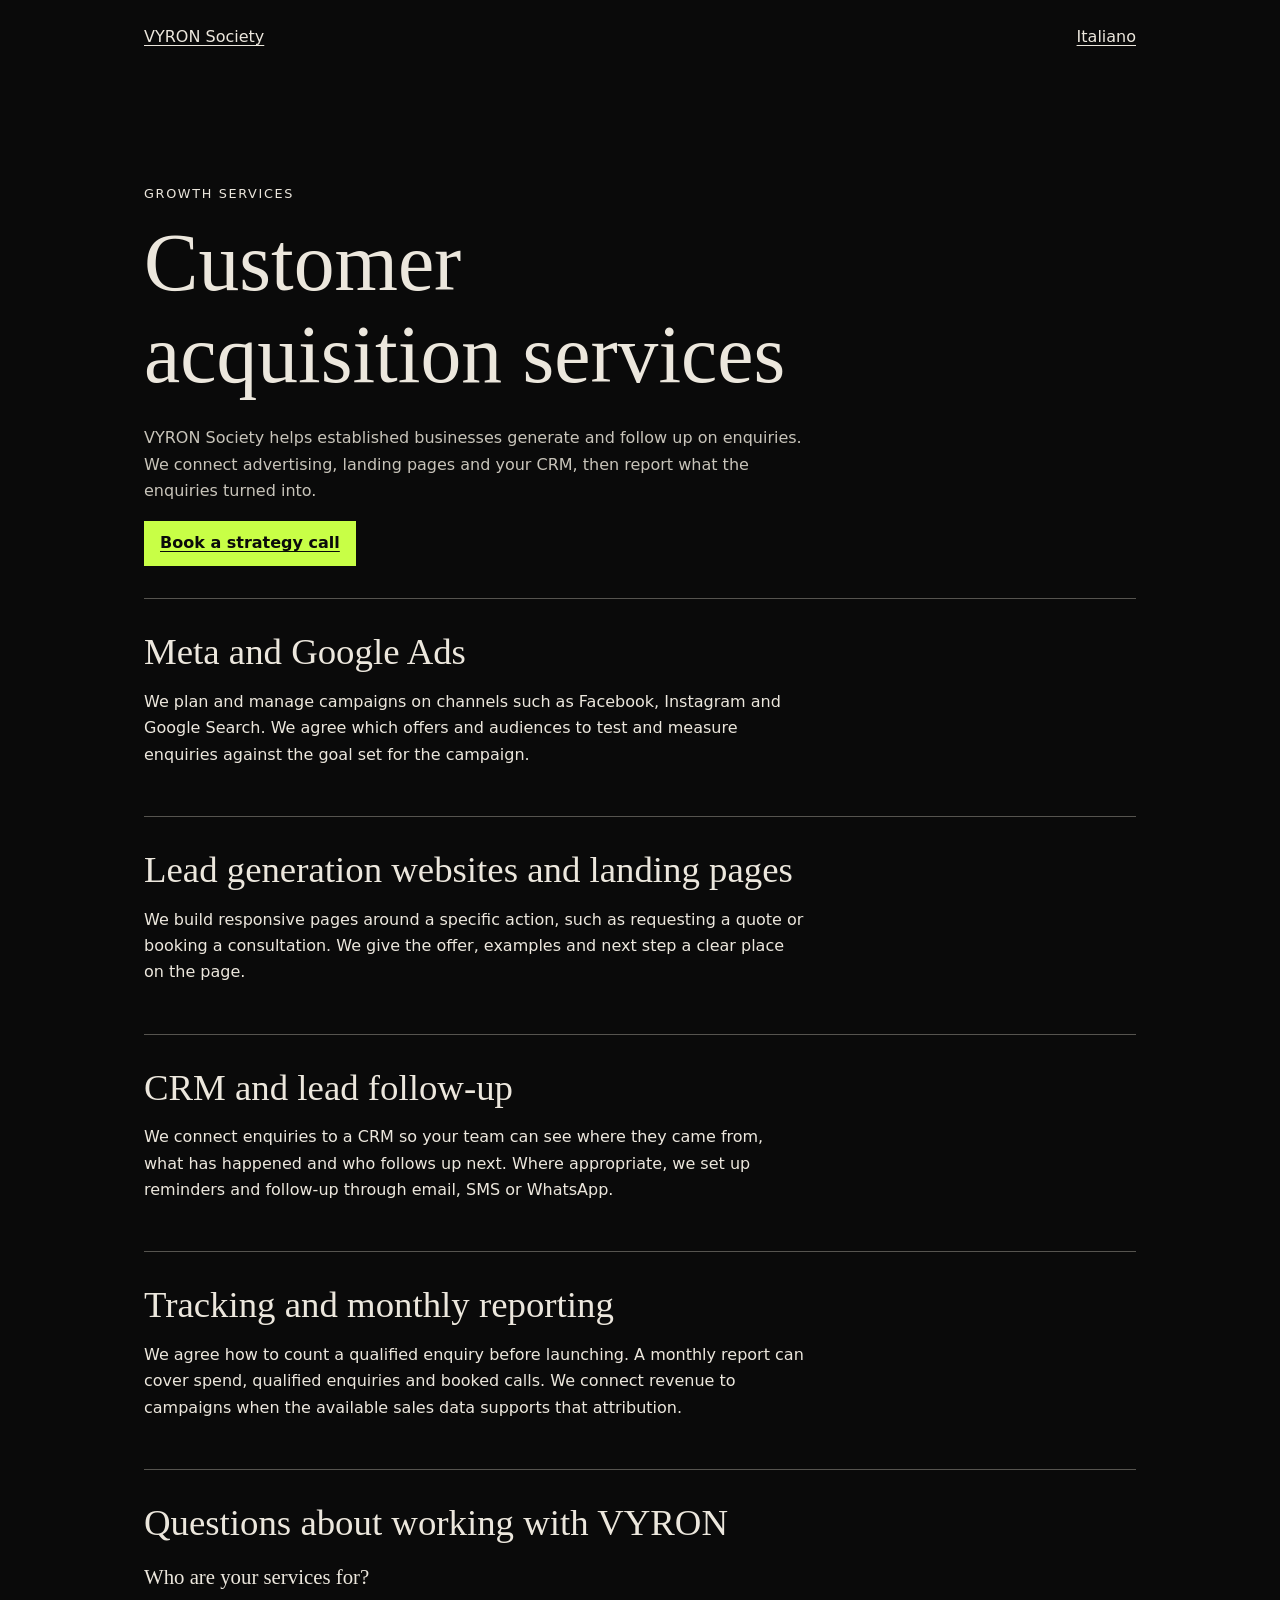
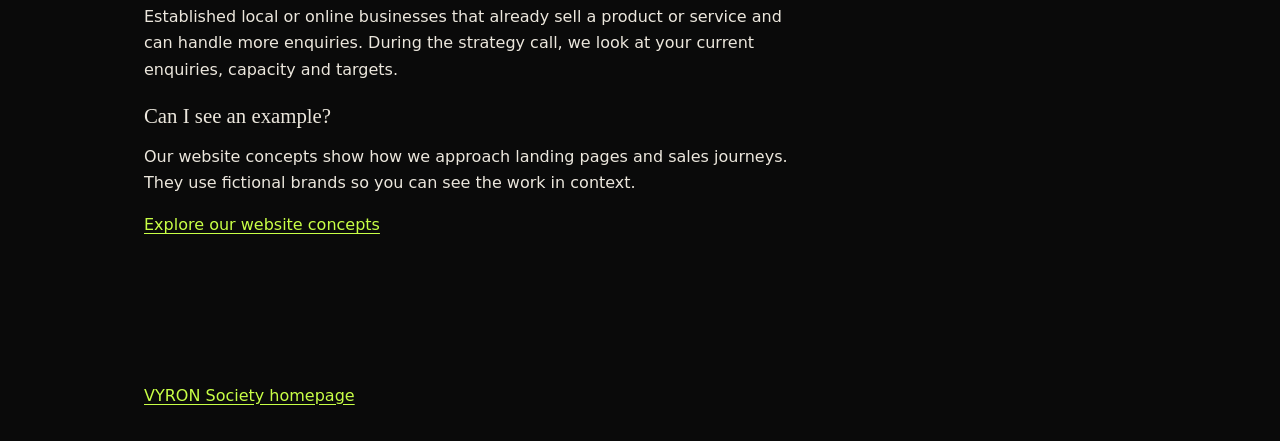
==== services/index.html @ 6f8a9621 "Publish indexable service pages in English and Italian" ====
<!doctype html>
<html lang="en">
<head>
<meta charset="utf-8">
<meta name="viewport" content="width=device-width, initial-scale=1">
<meta name="referrer" content="strict-origin-when-cross-origin">
<meta name="description" content="VYRON Society runs Meta and Google campaigns, builds lead generation pages and sets up CRM follow-up for established businesses.">
<title>Customer acquisition services for businesses | VYRON Society</title>
<link rel="canonical" href="https://vyronsociety.com/services/">
<link rel="alternate" hreflang="en" href="https://vyronsociety.com/services/">
<link rel="alternate" hreflang="it" href="https://vyronsociety.com/it/servizi/">
<link rel="alternate" hreflang="x-default" href="https://vyronsociety.com/services/">
<link rel="icon" href="/favicon.svg">
<link rel="stylesheet" href="/services/services.css">
<meta property="og:type" content="website">
<meta property="og:title" content="Customer acquisition services for businesses | VYRON Society">
<meta property="og:description" content="VYRON Society runs Meta and Google campaigns, builds lead generation pages and sets up CRM follow-up for established businesses.">
<meta property="og:url" content="https://vyronsociety.com/services/">
<meta property="og:image" content="https://vyronsociety.com/img/dental-wide.jpg">
<script type="application/ld+json">
{
  "@context": "https://schema.org",
  "@type": "Service",
  "name": "Customer acquisition services",
  "description": "VYRON Society runs Meta and Google campaigns, builds lead generation pages and sets up CRM follow-up for established businesses.",
  "url": "https://vyronsociety.com/services/",
  "provider": {
    "@type": "Organization",
    "@id": "https://vyronsociety.com/#organization",
    "name": "VYRON Society",
    "url": "https://vyronsociety.com/"
  }
}
</script>
</head>
<body>
<header>
  <a href="/?lang=en">VYRON Society</a>
  <a href="/it/servizi/" lang="it" hreflang="it">Italiano</a>
</header>
<main>
  <section class="hero">
    <p class="kicker">Growth services</p>
    <h1>Customer acquisition services</h1>
    <p class="intro">VYRON Society helps established businesses generate and follow up on enquiries. We connect advertising, landing pages and your CRM, then report what the enquiries turned into.</p>
    <a class="cta" href="/?lang=en#book">Book a strategy call</a>
  </section>
  <section><h2>Meta and Google Ads</h2><p>We plan and manage campaigns on channels such as Facebook, Instagram and Google Search. We agree which offers and audiences to test and measure enquiries against the goal set for the campaign.</p></section>
<section><h2>Lead generation websites and landing pages</h2><p>We build responsive pages around a specific action, such as requesting a quote or booking a consultation. We give the offer, examples and next step a clear place on the page.</p></section>
<section><h2>CRM and lead follow-up</h2><p>We connect enquiries to a CRM so your team can see where they came from, what has happened and who follows up next. Where appropriate, we set up reminders and follow-up through email, SMS or WhatsApp.</p></section>
<section><h2>Tracking and monthly reporting</h2><p>We agree how to count a qualified enquiry before launching. A monthly report can cover spend, qualified enquiries and booked calls. We connect revenue to campaigns when the available sales data supports that attribution.</p></section>
  <section>
    <h2>Questions about working with VYRON</h2>
    <h3>Who are your services for?</h3><p>Established local or online businesses that already sell a product or service and can handle more enquiries. During the strategy call, we look at your current enquiries, capacity and targets.</p>
<h3>Can I see an example?</h3><p>Our website concepts show how we approach landing pages and sales journeys. They use fictional brands so you can see the work in context.</p>
    <p><a href="/?lang=en#concepts">Explore our website concepts</a></p>
  </section>
</main>
<footer><a href="/?lang=en">VYRON Society homepage</a></footer>
</body>
</html>
---- services/services.css ----
:root {
  color-scheme: dark;
  background: #0a0a0a;
  color: #ece7dd;
  font: 1rem/1.65 system-ui, sans-serif;
}
body { margin: 0; }
header, main, footer { max-width: 62rem; margin: auto; padding: 0 1.5rem; }
header { display: flex; flex-wrap: wrap; justify-content: space-between; gap: 1rem; padding-block: 1.5rem; }
header a { color: inherit; }
main { padding-block: clamp(2rem, 8vw, 6rem); }
h1, h2, h3 { font-family: Georgia, serif; font-weight: 400; line-height: 1.13; }
h1 { font-size: clamp(2.35rem, 6.5vw, 5.1rem); max-width: 17ch; margin: .5rem 0 1.5rem; }
h2 { font-size: clamp(1.5rem, 3vw, 2.3rem); margin: 0 0 .7rem; }
h3 { font-size: 1.3rem; margin-bottom: .3rem; }
p { max-width: 65ch; }
a { color: #c8ff46; text-underline-offset: .2em; }
a:focus-visible { outline: 2px solid currentColor; outline-offset: .2rem; }
section { border-top: 1px solid #56544f; padding: 2rem 0; }
.hero { border: 0; padding-top: 0; }
.kicker { font-size: .8rem; letter-spacing: .13em; text-transform: uppercase; }
.intro, footer { color: #c8c4ba; }
.cta { display: inline-block; padding: .6rem 1rem; background: #c8ff46; color: #0a0a0a; font-weight: 650; }
.cta:focus-visible { outline-color: #c8ff46; }
footer { padding-bottom: 2rem; }
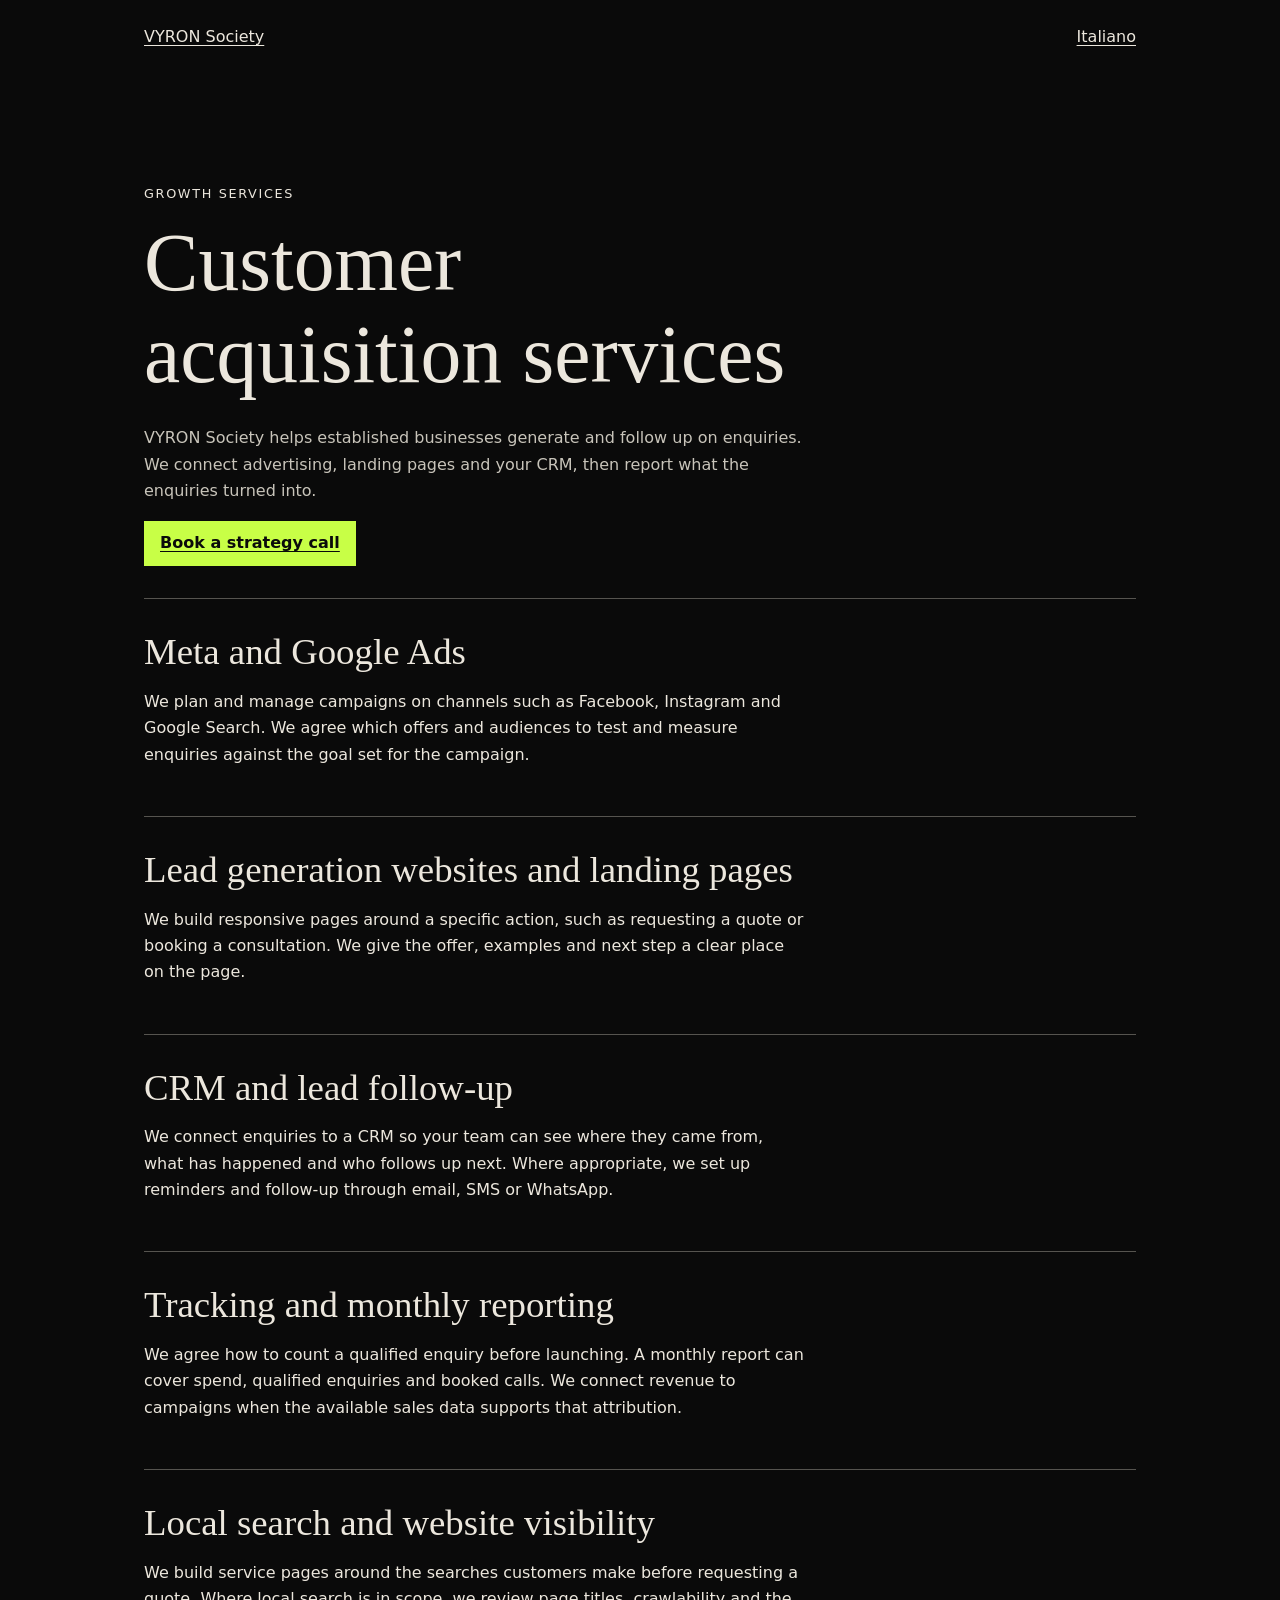
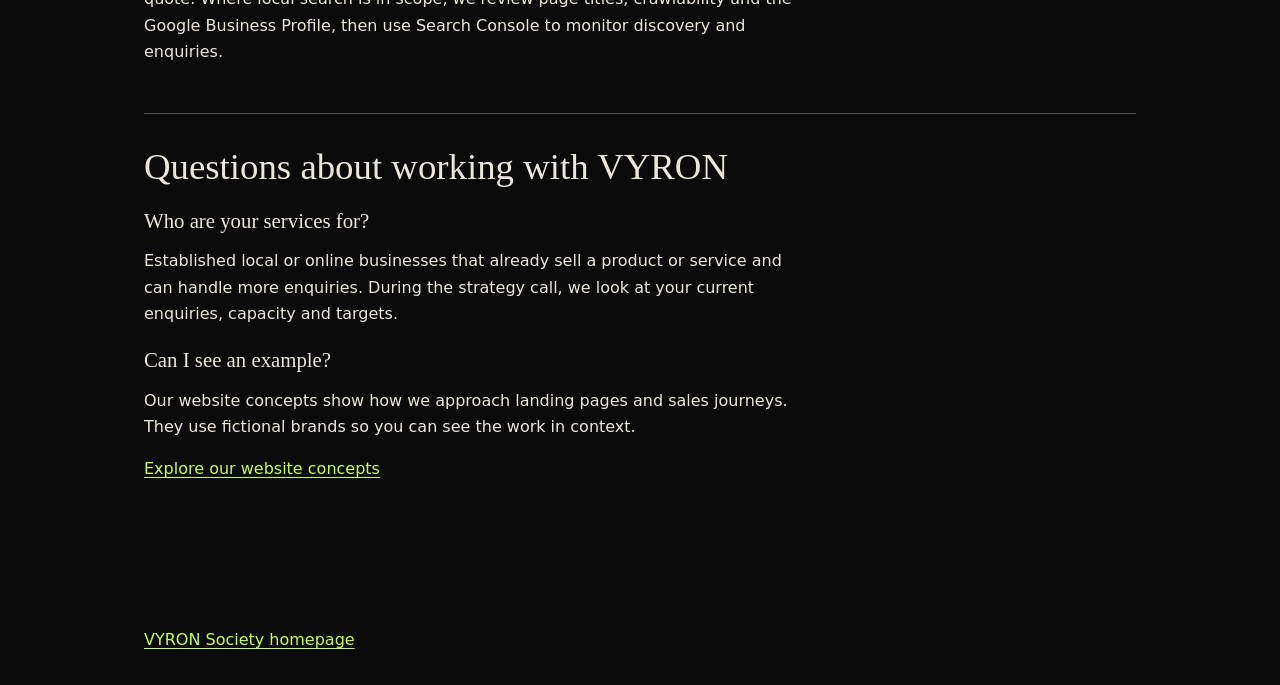
==== commit 48c545ff: "Improve search discovery and publish the VYRON favicon" ====
--- a/services/index.html
+++ b/services/index.html
@@ -10,7 +10,7 @@
 <link rel="alternate" hreflang="en" href="https://vyronsociety.com/services/">
 <link rel="alternate" hreflang="it" href="https://vyronsociety.com/it/servizi/">
 <link rel="alternate" hreflang="x-default" href="https://vyronsociety.com/services/">
-<link rel="icon" href="/favicon.svg">
+<link rel="icon" href="/favicon-96.png" type="image/png" sizes="96x96">
 <link rel="stylesheet" href="/services/services.css">
 <meta property="og:type" content="website">
 <meta property="og:title" content="Customer acquisition services for businesses | VYRON Society">
@@ -49,6 +49,7 @@
 <section><h2>Lead generation websites and landing pages</h2><p>We build responsive pages around a specific action, such as requesting a quote or booking a consultation. We give the offer, examples and next step a clear place on the page.</p></section>
 <section><h2>CRM and lead follow-up</h2><p>We connect enquiries to a CRM so your team can see where they came from, what has happened and who follows up next. Where appropriate, we set up reminders and follow-up through email, SMS or WhatsApp.</p></section>
 <section><h2>Tracking and monthly reporting</h2><p>We agree how to count a qualified enquiry before launching. A monthly report can cover spend, qualified enquiries and booked calls. We connect revenue to campaigns when the available sales data supports that attribution.</p></section>
+  <section><h2>Local search and website visibility</h2><p>We build service pages around the searches customers make before requesting a quote. Where local search is in scope, we review page titles, crawlability and the Google Business Profile, then use Search Console to monitor discovery and enquiries.</p></section>
   <section>
     <h2>Questions about working with VYRON</h2>
     <h3>Who are your services for?</h3><p>Established local or online businesses that already sell a product or service and can handle more enquiries. During the strategy call, we look at your current enquiries, capacity and targets.</p>
